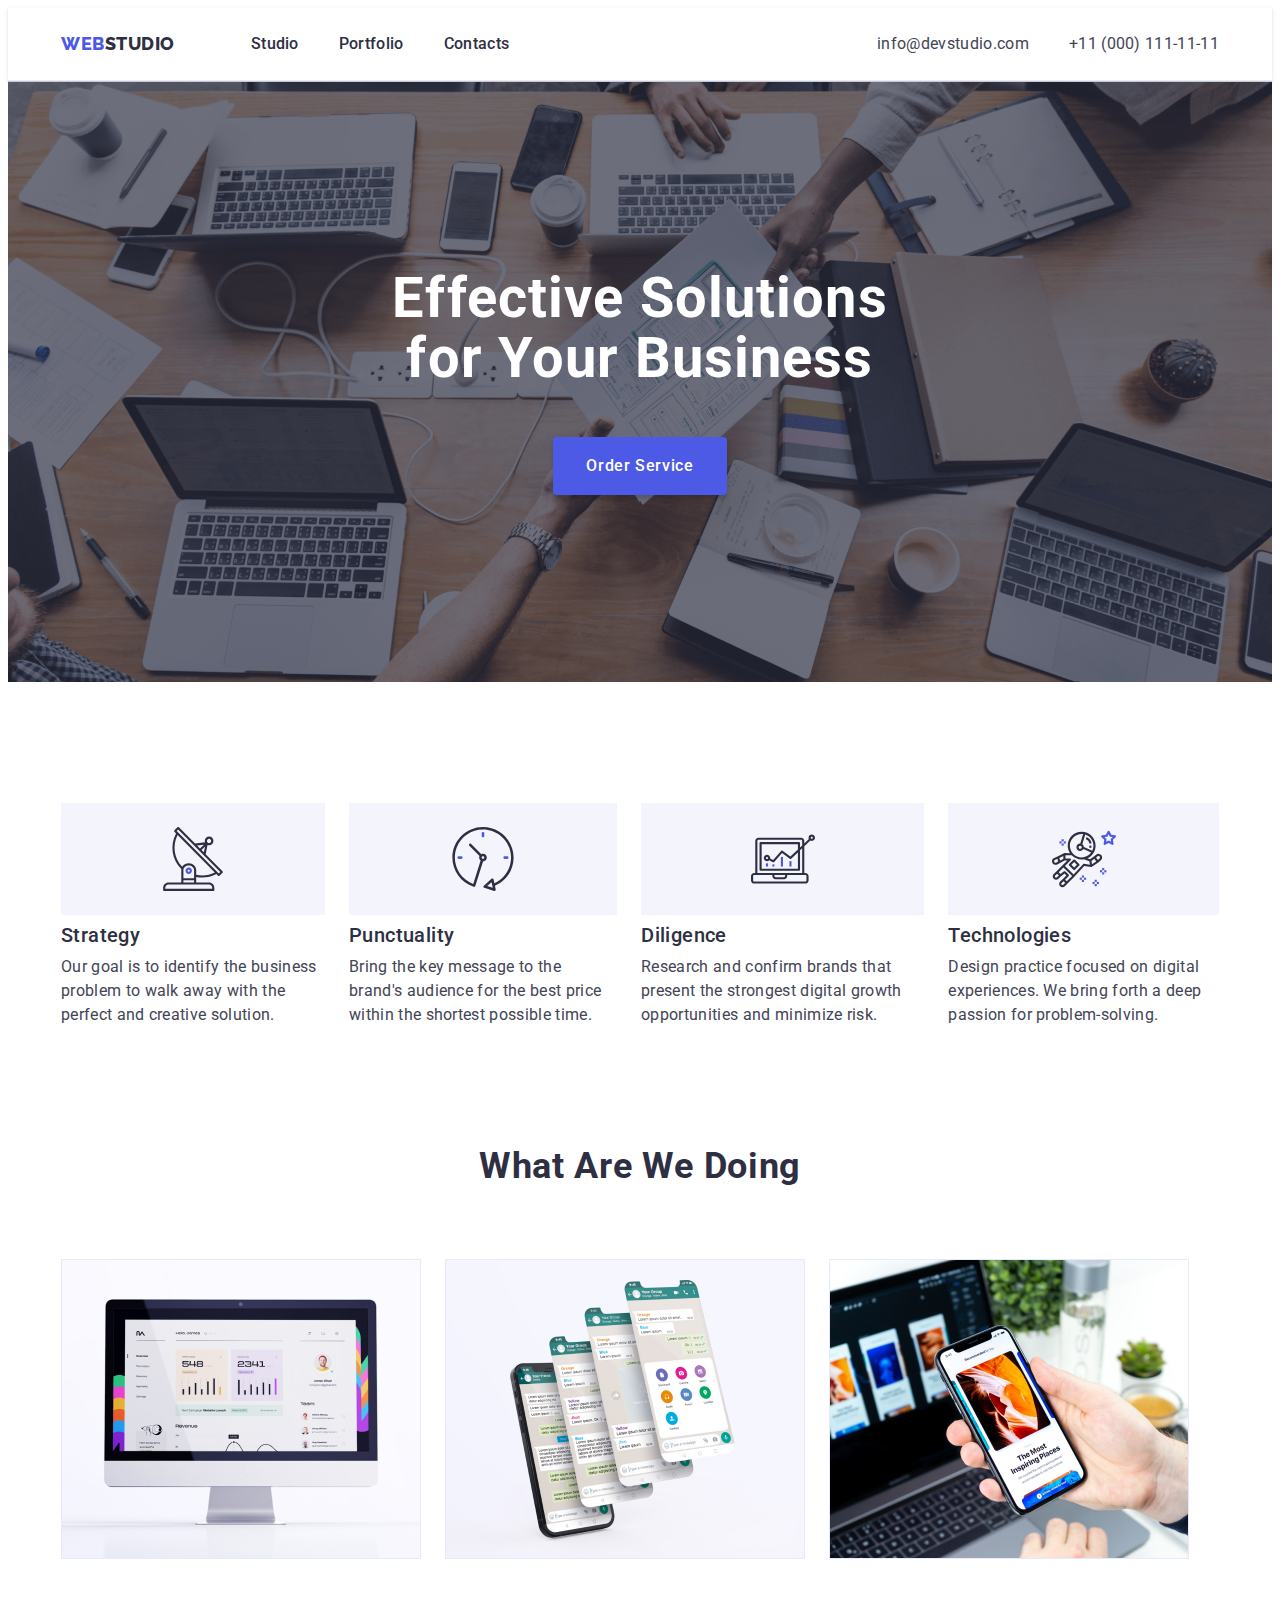
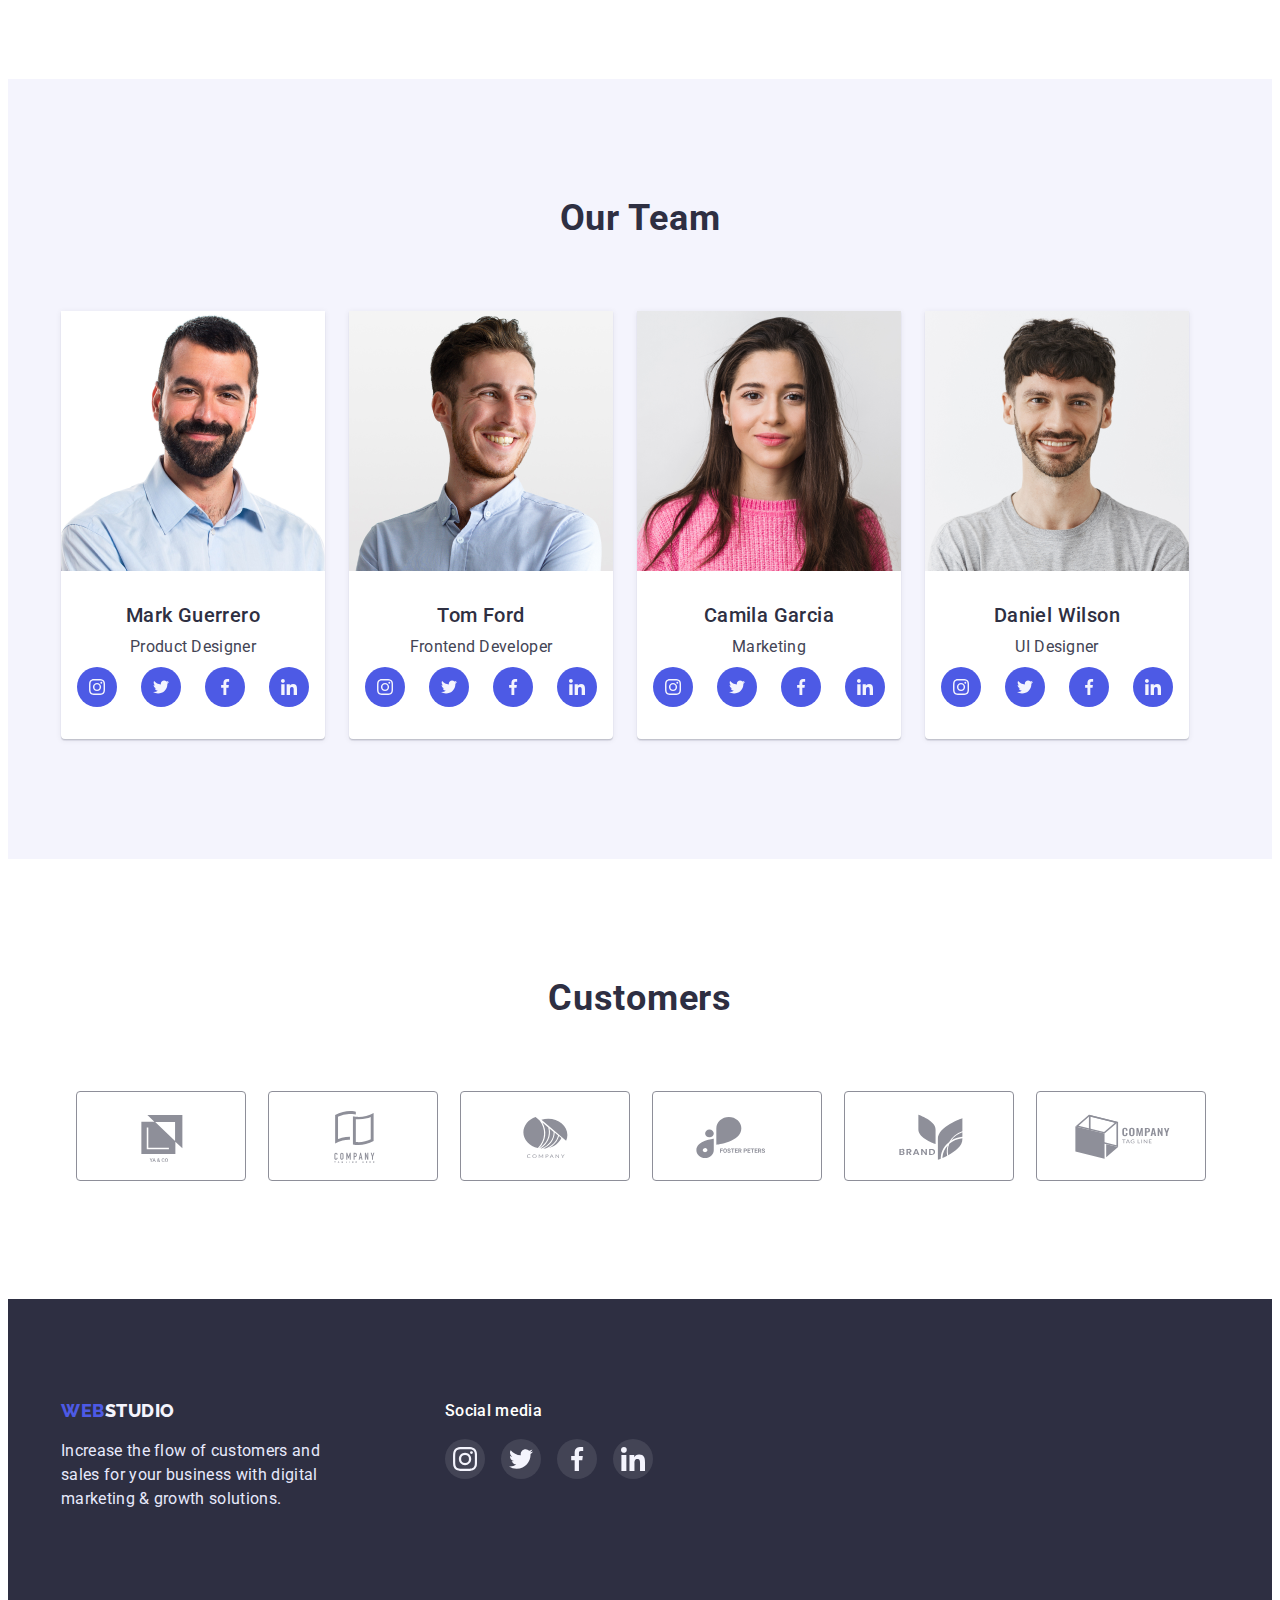
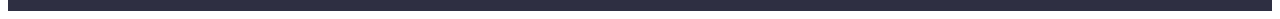
==== index.html @ 05d69e17 "Initial commit" ====
<!DOCTYPE html>
<html lang="en">
<head>
    <meta charset="UTF-8">
    <meta http-equiv="X-UA-Compatible" content="IE=edge">
    <meta name="viewport" content="width=device-width, initial-scale=1.0">
    <link rel="preconnect" href="https://fonts.googleapis.com">
    <link rel="preconnect" href="https://fonts.gstatic.com" crossorigin>
    <link href="https://fonts.googleapis.com/css2?family=Raleway:wght@800&family=Roboto:wght@400;500;700;900&display=swap"
        rel="stylesheet">
    <link rel="stylesheet" href="https://cdnjs.cloudflare.com/ajax/libs/modern-normalize/1.1.0/modern-normalize.min.css"
        integrity="sha512-wpPYUAdjBVSE4KJnH1VR1HeZfpl1ub8YT/NKx4PuQ5NmX2tKuGu6U/JRp5y+Y8XG2tV+wKQpNHVUX03MfMFn9Q=="
        crossorigin="anonymous" referrerpolicy="no-referrer" />
    <link rel="stylesheet" href="./css/styles.css">
    <title>Web studio</title>
</head>
<body>

<!-- HEADER -->
    <header class="header">
        <div class="container header-container">
        <nav class="header-nav">
            <a class="header-logo link" href="./index.html">Web<span class="header-logo-hi" >Studio</span></a> 
            <ul class="header-list list">
                <li><a class="header-item link" href="./index.html">Studio</a> </li> 
                <li><a class="header-item link" href="./portfolio.html">Portfolio</a> </li>
                <li><a class="header-item link" href="">Contacts</a> </li>
            </ul>
        </nav>
       
        <address class="header-address">
            <ul class="header-address-link list">
                <li><a class="header-item-adress link" href="mailto:info@devstudio.com">info@devstudio.com</a></li>
                <li><a class="header-item-adress link" href="tel:+110001111111">+11 (000) 111-11-11</a></li>
            </ul>
        </address>
        </div>
    </header>

<!-- SECTION_1 -->
    <main>  
        <section class="hero" >
            <h1 class="hero-title" >Effective Solutions <br>for Your Business</h1>
                <button class="hero-button" type="button">Order Service</button>
        </section>

<!-- SECTION_2 -->
    <section class="strategy">
        <div class="container">
        <h2 class="title visually-hidden">Strategy</h2>
            <ul class="stratrgy-li list">           
                <li class="strategy-item icon-antenna">
                    <h3 class="strategy-sub subtitle">Strategy</h3>
                    <p class="strategy-txt text">Our goal is to identify the business problem to walk away with the perfect and creative solution.</p>
                </li>
                <li class="strategy-item icon-clock">
                    <h3 class="strategy-sub subtitle">Punctuality</h3>
                    <p class="strategy-txt text">Bring the key message to the brand's audience for the best price within the shortest possible time.</p>
                </li>
                <li class="strategy-item icon-diagram">
                    <h3 class="strategy-sub subtitle">Diligence</h3>
                    <p class="strategy-txt text">Research and confirm brands that present the strongest digital growth opportunities and minimize risk.</p>
                </li>
                <li class="strategy-item icon-astronaut">
                    <h3 class="strategy-sub subtitle">Technologies</h3>
                    <p class="strategy-txt text">Design practice focused on digital experiences. We bring forth a deep passion for problem-solving.</p>
                </li>
            </ul>
        </div>
    </section>

<!-- SECTION_3 -->
    <section class="doing">
        <div class="container">
        <h2 class="title"> What are we doing</h2>
            <ul class="doing-list">
                <li>
                    <img src="./images/imac.jpg" alt="imac" width="360" height="300">
                </li>
                <li>
                    <img src="./images/phone2.jpg" alt="photo phone" width="360" height="300">
                </li>
                <li>
                    <img src="./images/phone.jpg" alt="phone" width="360" height="300">
                </li>
            </ul>
        </div>
    </section>

<!-- SECTION_4 -->
    <section class="team">
        <div class="container">
        <h2 class="team-title title">Our Team</h2>
            <ul class="team-company list">
                <li class="team-people">    
                    <img src="./images/mark.jpg" alt="mark" width="264" height="260">
                    <div class="team-item">
                    <h3 class="team-sub subtitle">Mark Guerrero</h3>
                    <p class="team-tex text">Product Designer</p>
                        <ul class="team-soc-list list">
                            <li class="team-soc-item" >
                                <a href="#" class="team-soc-link link">
                                    <svg width="16" height="16" class="team-soc-icon">
                                        <use href="./images/svg/symbol-defs.svg#icon-instagram"></use>
                                    </svg>
                                </a>
                            </li>
                            <li class="team-soc-item">
                                <a href="#" class="team-soc-link link">
                                    <svg width="16" height="16" class="team-soc-icon">
                                        <use href="./images/svg/symbol-defs.svg#icon-twitter"></use>
                                    </svg>
                                </a>
                            </li>
                            <li class="team-soc-item">
                                <a href="#" class="team-soc-link link">
                                    <svg width="16" height="16" class="team-soc-icon">
                                        <use href="./images/svg/symbol-defs.svg#icon-facebook"></use>
                                    </svg>
                                </a>
                            </li>
                            <li class="team-soc-item">
                                <a href="#" class="team-soc-link link">
                                    <svg width="16" height="16" class="team-soc-icon">
                                        <use href="./images/svg/symbol-defs.svg#icon-linkedin"></use>
                                    </svg>
                                </a>
                            </li>
                        </ul>
                    </div>
                </li>
                <li class="team-people">
                    <img src="./images/tom.jpg" alt="tom" width="264" height="260">
                    <div class="team-item">
                    <h3 class="team-sub subtitle">Tom Ford</h3>
                    <p class="team-tex text teamtxtr">Frontend Developer</p>
                        <ul class="team-soc-list list">
                            <li class="team-soc-item">
                                <a href="#" class="team-soc-link link">
                                    <svg width="16" height="16" class="team-soc-icon">
                                        <use href="./images/svg/symbol-defs.svg#icon-instagram"></use>
                                    </svg>
                                </a>
                            </li>
                            <li class="team-soc-item">
                                <a href="#" class="team-soc-link link">
                                    <svg width="16" height="16" class="team-soc-icon">
                                        <use href="./images/svg/symbol-defs.svg#icon-twitter"></use>
                                    </svg>
                                </a>
                            </li>
                            <li class="team-soc-item">
                                <a href="#" class="team-soc-link link">
                                    <svg width="16" height="16" class="team-soc-icon">
                                        <use href="./images/svg/symbol-defs.svg#icon-facebook"></use>
                                    </svg>
                                </a>
                            </li>
                            <li class="team-soc-item">
                                <a href="#" class="team-soc-link link">
                                    <svg width="16" height="16" class="team-soc-icon">
                                        <use href="./images/svg/symbol-defs.svg#icon-linkedin"></use>
                                    </svg>
                                </a>
                            </li>
                        </ul>
                    </div>
                </li>
                <li class="team-people">
                    <img src="./images/gamila.jpg" alt="gamila" width="264" height="260">
                    <div class="team-item">
                    <h3 class="team-sub subtitle">Camila Garcia</h3>
                    <p class="team-tex text">Marketing</p>
                        <ul class="team-soc-list list">
                            <li class="team-soc-item">
                                <a href="#" class="team-soc-link link">
                                    <svg width="16" height="16" class="team-soc-icon">
                                        <use href="./images/svg/symbol-defs.svg#icon-instagram"></use>
                                    </svg>
                                </a>
                            </li>
                            <li class="team-soc-item">
                                <a href="#" class="team-soc-link link">
                                    <svg width="16" height="16" class="team-soc-icon">
                                        <use href="./images/svg/symbol-defs.svg#icon-twitter"></use>
                                    </svg>
                                </a>
                            </li>
                            <li class="team-soc-item">
                                <a href="#" class="team-soc-link link">
                                    <svg width="16" height="16" class="team-soc-icon">
                                        <use href="./images/svg/symbol-defs.svg#icon-facebook"></use>
                                    </svg>
                                </a>
                            </li>
                            <li class="team-soc-item">
                                <a href="#" class="team-soc-link link">
                                    <svg width="16" height="16" class="team-soc-icon">
                                        <use href="./images/svg/symbol-defs.svg#icon-linkedin"></use>
                                    </svg>
                                </a>
                            </li>
                        </ul>
                    </div>
                </li>
                <li class="team-people">
                    <img src="./images/daniel.jpg" alt="daniel" width="264" height="260">
                    <div class="team-item">
                    <h3 class="team-sub subtitle">Daniel Wilson</h3>
                    <p class="team-tex text">UI Designer</p>
                        <ul class="team-soc-list list">
                            <li class="team-soc-item">
                                <a href="#" class="team-soc-link link">
                                    <svg width="16" height="16" class="team-soc-icon">
                                        <use href="./images/svg/symbol-defs.svg#icon-instagram"></use>
                                    </svg>
                                </a>
                            </li>
                            <li class="team-soc-item">
                                <a href="#" class="team-soc-link link">
                                    <svg width="16" height="16" class="team-soc-icon">
                                        <use href="./images/svg/symbol-defs.svg#icon-twitter"></use>
                                    </svg>
                                </a>
                            </li>
                            <li class="team-soc-item">
                                <a href="#" class="team-soc-link link">
                                    <svg width="16" height="16" class="team-soc-icon">
                                        <use href="./images/svg/symbol-defs.svg#icon-facebook"></use>
                                     </svg>
                                </a>
                            </li>
                            <li class="team-soc-item">
                                <a href="#" class="team-soc-link link">
                                    <svg width="16" height="16" class="team-soc-icon">
                                        <use href="./images/svg/symbol-defs.svg#icon-linkedin"></use>
                                    </svg>
                                </a>
                            </li>
                        </ul>
                    </div>
                </li>
            </ul>
        </div>
    </section>
<!-- SECTION_Customers -->
    <section class="customers">
        <h2 class="customers-title title">Customers</h2>
        <div class="container">
            <ul class="customers-list list"> 
                <li class="customers-item">
                    <a href="#" class="customers-link link">
                        <svg width="104" height="56" class="customers-icon">
                            <use href="./images/svg/symbol-defs.svg#icon-customers_1">
                            </use>
                        </svg>
                    </a>
                </li>
                <li class="customers-item">
                    <a href="#" class="customers-link link">
                        <svg width="104" height="56" class="customers-icon">
                            <use href="./images/svg/symbol-defs.svg#icon-customers_2"></use>
                        </svg>
                    </a>
                </li>
                <li class="customers-item">
                    <a href="#" class="customers-link link">
                        <svg width="104" height="56" class="customers-icon">
                            <use href="./images/svg/symbol-defs.svg#icon-customers_3"></use>
                        </svg>
                    </a>
                </li>
                <li class="customers-item">
                    <a href="#" class="customers-link link">
                        <svg width="104" height="56" class="customers-icon">
                            <use href="./images/svg/symbol-defs.svg#icon-customers_4"></use>
                        </svg>
                    </a>
                </li>
                <li class="customers-item">
                    <a href="#" class="customers-link link">
                        <svg width="104" height="56" class="customers-icon">
                            <use href="./images/svg/symbol-defs.svg#icon-customers_5"></use>
                        </svg>
                    </a>
                </li>
                <li class="customers-item">
                    <a href="#" class="customers-link link">
                        <svg width="104" height="56" class="customers-icon">
                            <use href="./images/svg/symbol-defs.svg#icon-customers_6"></use>
                        </svg>
                    </a>
                </li>
            </ul>
        </div>
    

    </section>

    </main>
    
<!-- FOOTER -->
<footer class="footer link ">
    <section class="footer-list container">
        <div class="footer-left">
            <a class="footer-logo link" href="./index.html">Web<span class="footer-logo-hi">Studio</span></a>
            <p class="footer-text">Increase the flow of customers and sales for your business with digital marketing &
                growth solutions.</p>
        </div>

        <div class="footer-soc">
            <h3 class="footer-soc-taitel subtitle"> Social media </h3>
            <ul class="footer-soc-list list">
                <li class="footer-soc-item">
                    <a href="" class="footer-soc-link link">
                        <svg width="24" height="24" class="footer-soc-icon">
                            <use href="./images/svg/symbol-defs.svg#icon-instagram"></use>
                        </svg>
                    </a>
                </li>
                <li class="footer-soc-item">
                    <a href="" class="footer-soc-link link">
                        <svg width="24" height="24" class="footer-soc-icon">
                            <use href="./images/svg/symbol-defs.svg#icon-twitter"></use>
                        </svg>
                    </a>
                </li>
                <li class="footer-soc-item">
                    <a href="" class="footer-soc-link link">
                        <svg width="24" height="24" class="footer-soc-icon">
                            <use href="./images/svg/symbol-defs.svg#icon-facebook"></use>
                        </svg>
                    </a>
                </li>
                <li class="footer-soc-item">
                    <a href="" class="footer-soc-link link">
                        <svg width="24" height="24" class="footer-soc-icon">
                            <use href="./images/svg/symbol-defs.svg#icon-linkedin"></use>
                        </svg>
                    </a>
                </li>
            </ul>
        </div>
    </section>
</footer>
</body>
</html>
---- css/styles.css ----
:root{
    --tex-color:#434455;
    --title-color:#2e2f42;
    --background-color: #FFFFFF;
    --hero-titel: #FFFFFF;
    --portfolio-bg-focus: #FFFFFF;
    --hero-bg-text: #FFFFFF;
    --subtitle-color: #2e2f42;
    --header-logo-hi: #2e2f42;
    --header-item: #2e2f42;
    --background-color-hero: #2e2f42;
    --background-color-footer: #2e2f42;
    --ocean-color: #404bbf;
    --iris-color: #4D5AE5;
    --cornflower: #E7E9FC;
    --cloud: #f4f4fd;

}

.container{
    width: 1158px;
    padding-left: 15px;
    padding-right: 15px;
    margin: 0 auto;
}

h1,
h2,
h3,
h4,
h5,
h6,
p {
    margin: 0;
}

img {
    display: block;
    max-width: 100%;
    height: auto;
}

ul {
    margin: 0;
    padding-left: 0;
}

.visually-hidden {
    position: absolute;
    width: 1px;
    height: 1px;
    margin: -1px;
    border: 0;
    padding: 0;
    white-space: nowrap;
    clip-path: inset(100%);
    clip: rect(0 0 0 0);
    overflow: hidden;
}

body {
    font-family: 'Roboto', sans-serif;
    color: var(--tex-color);
    background-color: var(--background-color);    
}

/************ WEB SAITE ************/

/*********** STYLES TEXT***********/
.subtitle {
    font-weight: 500;
    font-size: 20px;
    line-height: 1.2;
    letter-spacing: 0.02em;
    color:var(--subtitle-color);
}

/* ПАРАГРАФ!!! */
.text { 
    font-size: 16px;
    line-height: 24px;
    letter-spacing: 0.02em;
    color: #434455;
}
/* ****** */

/* ЗАГОЛОВОК */
.title {
    font-weight: 700;
    font-size: 36px;
    line-height: 1.11;
    text-align: center;
    letter-spacing: 0.02em;
    text-transform: capitalize;
    color: var(--title-color);
}
/* ****** */

.list {
    list-style: none;
    display: flex;
    align-items: center;
}

.link {
    color: inherit;
    text-decoration: none;
}


/*********** HEADER ***********/
.header{
    padding-top: 24px;
    padding-bottom: 24px;
    border-bottom: 1px solid var(--cornflower);
    box-shadow: 0px 2px 1px rgba(46, 47, 66, 0.08), 0px 1px 1px rgba(46, 47, 66, 0.16), 0px 1px 6px rgba(46, 47, 66, 0.08);
}
.header-container {
    display: flex;
    align-items: center;
}
.header-list{
    gap: 40px;
}
.header-nav {
    display: flex;
    align-items: center;
    margin-right: auto;
}

.header-logo{
    margin-right: 76px;
}

.header-logo { 
    font-family: "Raleway", sans-serif;
    font-weight: 800;
    font-size: 18px;
    line-height: 1.33;
    letter-spacing: 0.03em;
    text-transform: uppercase;
    color: var(--iris-color);
    text-decoration: none;
}


.header-logo-hi {
    color: var(--header-logo-hi)
}

.header-item {
    font-weight: 500;
    font-size: 16px;
    line-height: 1.5;
    letter-spacing: 0.02em;
    color: var(--header-item);
}

.header-item:hover,
.header-item:focus {
    color: var(--ocean-color);
}

.header-address {
    font-style: normal;
    color: var(--tex-color);
}

.header-item-adress{
    font-size: 16px;
    line-height: 1.5;
    letter-spacing: 0.02em;
    color: var(--tex-color);
}


.header-item-adress:hover,
.header-item-adress:focus {
    font-style: normal;
    color: var(--ocean-color);
}
.header-address-link{
    gap: 40px;
}

/*********** PAGEST INDEX ***********/
/*********** SECTION_1_HERO ***********/

.hero {
  
    align-items: center;
    justify-content: center;
    background-repeat: no-repeat;
    background-position: center;
    background-size: auto 600px; /* або background-size: contain; */
    width: 100%;
    max-width: 1440px; /* максимальна ширина контейнера */
    margin: 0 auto; /* вирівнювання по центру */
    text-align: center;
    padding-top: 188px;
    padding-bottom: 188px;
    background-image: url(../images/Dark-bg.png), url(../images/people-office.png);
    

     

}
.hero-title{
    font-weight: 700;
    font-size: 56px;
    line-height: 1.07;
    text-align: center;
    letter-spacing: 0.02em;
    color: var(--hero-titel);
    
    margin-bottom: 48px;
}
/*********** BUTTON_HERO ***********/
.hero-button{
    display: inline-block;
    border-radius: 4px;
    padding: 16px 32px;
    min-width: 169px;
    min-height: 56px;
    border: 1px solid transparent;
    box-shadow: 0px 4px 4px rgba(0, 0, 0, 0.15);

    background-color: var(--iris-color);
    cursor: pointer;
    font-family: inherit;
    font-style: normal;
    font-weight: 500;
    font-size: 16px;
    line-height: 1.5;
    letter-spacing: 0.04em;
    color: var(--hero-bg-text);
}

.hero-button:hover,
.hero-button:focus { 
    background-color: var(--ocean-color);
}


/*********** SECTION_2_STRATEGY ***********/
.strategy{
    padding-top: 120px;  
} 

.strategy-item{
    flex-direction: row;
    flex-basis: calc((100% - 3 * 24) / 4);
}
/*********** icon_strategy ***********/
.strategy-item::before{
    display: block;
    content: "";
    height: 112px;
   
    background-size: 64px;
    background-repeat: no-repeat;
    background-position: center;
    background-color: var(--cloud);
}
.icon-antenna::before{
    background-image: url(../images/svg/antenna.svg);
}
.icon-clock::before{
    background-image:  url(../images/svg/clock.svg);
}

.icon-diagram::before {
    background-image: url(../images/svg/diagram.svg);
}

.icon-astronaut::before {
    background-image: url(../images/svg/astronaut.svg);
}

.strategy-sub{
    min-width: 264px;
    align-items: baseline;
    gap: 24px;  
    margin-top: 8px;
}
.stratrgy-li{
    min-width: 264px;
    align-items: baseline;
    gap: 24px;
}

.strategy-txt{
    margin-top: 8px;
}

/*********** SECTION_3_STRATEGY ***********/
.doing{
    padding-top: 120px;
    padding-bottom: 120px;
}

.doing-list{
    list-style: none;
    margin-top: 72px;
    display: flex;
    gap: 24px;    
}


/*********** SECTION_4_TEAM ***********/
.team{
    background-color: var(--cloud);
    padding-top: 120px;
    padding-bottom: 120px;    
}

.team-company{
    margin-top: 72px;
    display: flex;
    gap: 24px;
    align-items: baseline;
    
}

.team-people{
    background-color: var(--background-color);
    text-align: center;
    border-radius: 0px 0px 4px 4px;
    box-shadow: 0px 1px 6px rgba(46, 47, 66, 0.08), 0px 1px 1px rgba(46, 47, 66, 0.16), 0px 2px 1px rgba(46, 47, 66, 0.08);
      
}
.team-item{
    padding-top: 32px;
    padding-bottom: 32px;
}

.team-sub{
    align-items: baseline;
}
.team-tex{
    margin-top: 8px;
    align-items: baseline;
}

.team-soc-list {
    display: flex;
    justify-content: center;
    gap:24px;
    margin-top: 8px;
}

.team-soc-item {
    width: 40px;
    height: 40px;
    
}

.team-soc-link {
    width: 100%;
    height: 100%;
    border-radius: 50%;
    background-color: var(--iris-color);
    display: flex;
    align-items: center;
    justify-content: center;
}

.team-soc-link:hover,
.team-soc-link:focus {
    background-color: var(--ocean-color);
}

/*********** Customers ***********/
.customers {
    padding-top: 120px;
    padding-bottom: 120px;
}

.customers-list {
    margin-top: 72px;
    display: flex;
    justify-content: center;
    align-items: center;
    gap: 24px;
}


.customers-link {
    display: flex;
    justify-content: center;
    align-items: center;
    width: 100%;
    height: 100%;

    border: 1px solid #8E8F99;
    border-radius: 4px;
    fill: #8E8F99;
}

.customers-link:hover,
.customers-link:focus {
    border: 1px solid var(--ocean-color);
    fill: var(--ocean-color);
}

.customers-item {
    width: 168px;
    height: 88px;
}


/*********** PAGEST PORTFOLIO ***********/
/*********** BUTTON PORTFOLIO ***********/
.portfolio-filter{
    margin-top: 96px;
   
}
.filter-but{
    
    display: flex;
    justify-content: center;
    align-items: center;
    gap: 24px;
    
}
.portfolio-button {
    font-family: inherit;
    font-style: normal;
    font-weight: 500;
    font-size: 16px;
    line-height: 1.5;
    text-align: center;
    letter-spacing: 0.04em;
    cursor: pointer;
    background-color: var(--cloud);
    color: var(--iris-color);

    padding: 12px 24px;
    height: 48px;
    border: 1px solid var(--cornflower);
    border-radius: 4px;
}

.portfolio-button:hover,
.portfolio-button:focus {
    background-color: var(--ocean-color);
    color: var(--portfolio-bg-focus);
    border: 1px solid transparent;
    box-shadow: 0px 3px 1px rgba(0, 0, 0, 0.1), 0px 2px 1px rgba(0, 0, 0, 0.08), 0px 2px 2px rgba(0, 0, 0, 0.12);
    
}
/*********** SECTION PORTFOLIO ***********/
.portfolio{
    padding-top: 96px;
    padding-bottom: 120px;  
}
.portfolio-list:hover .portfolio-cover-text {
    transform: translateY(0);
   
}


.section-portfolio{
    margin-top: 72px;
    display: flex;
    flex-wrap: wrap;
    row-gap: 48px;
    column-gap: 24px;
}
.portfolio-cards-link {
    display: block;

}
.portfolio-cards-link:hover,
.portfolio-cards-link:focus {
box-shadow: 0px 1px 6px rgba(46, 47, 66, 0.08),
        0px 1px 1px rgba(46, 47, 66, 0.16),
        0px 2px 1px rgba(46, 47, 66, 0.08)


}
.portfolio-cards{
    border-right: 1px solid var(--cornflower);
    border-bottom: 1px solid var(--cornflower);
    border-left: 1px solid var(--cornflower);
    padding: 32px 16px;
    
}

.portfolio-txt{
    margin-top: 8px;
}

.portfolio-wrap{
    position: relative;
    overflow: hidden;
}

.portfolio-cover-text {
    position: absolute;
    width: 360px;
    height: 300px;
    left: 0px;
    top: 0;
    
    padding-top: 40px;
    padding: 32px;

    font-size: 16px;
    line-height: 1.5;
    color: var(--cloud);
    background-color: var(--iris-color);
    height: 100%;

    transform: translateY(100%);
    transition: 300ms linear;


}



/*********** FOOTER ***********/
.footer {
    background-color: var(--background-color-footer);
    padding-top: 100px;
    padding-bottom: 100px;
    
}   

.footer-logo {
    font-family: "Raleway", sans-serif;
    font-weight: 800;
    font-size: 18px;
    line-height: 1.33;
    letter-spacing: 0.03em;
    text-transform: uppercase;
    color: var(--iris-color);
}

.footer-text {
    font-size: 16px;
    line-height: 1.5;
    letter-spacing: 0.02em;
    color: var(--cornflower);

    margin-top: 16px;
    width: 264px;
    height: 72px;
}

.footer-logo-hi {
    color: var(--cloud);
}
.footer-list{
    display: flex;
    
}
.footer-soc-taitel{
    font-family: 'Roboto', sans-serif;
    font-style: normal;
    font-weight: 500;
    font-size: 16px;
    line-height: 1.5;
    color: #FFFFFF;
}

.footer-soc{
    margin-left: 120px;
}

.footer-soc-list{
    display: flex;
    align-items: center;
    justify-content: center;
    margin-top: 16px;
    gap: 16px;
}

.footer-soc-item{
    width: 40px;
    height: 40px;
   
}
.footer-soc-link {
  
    width: 100%;
    height: 100%;
    border-radius: 50%;
    background-color: #434455;
    display: flex;
    align-items: center;
    justify-content: center;

}
.footer-soc-link:hover,
.footer-soc-link:focus{
    background-color: #31D0AA;
}
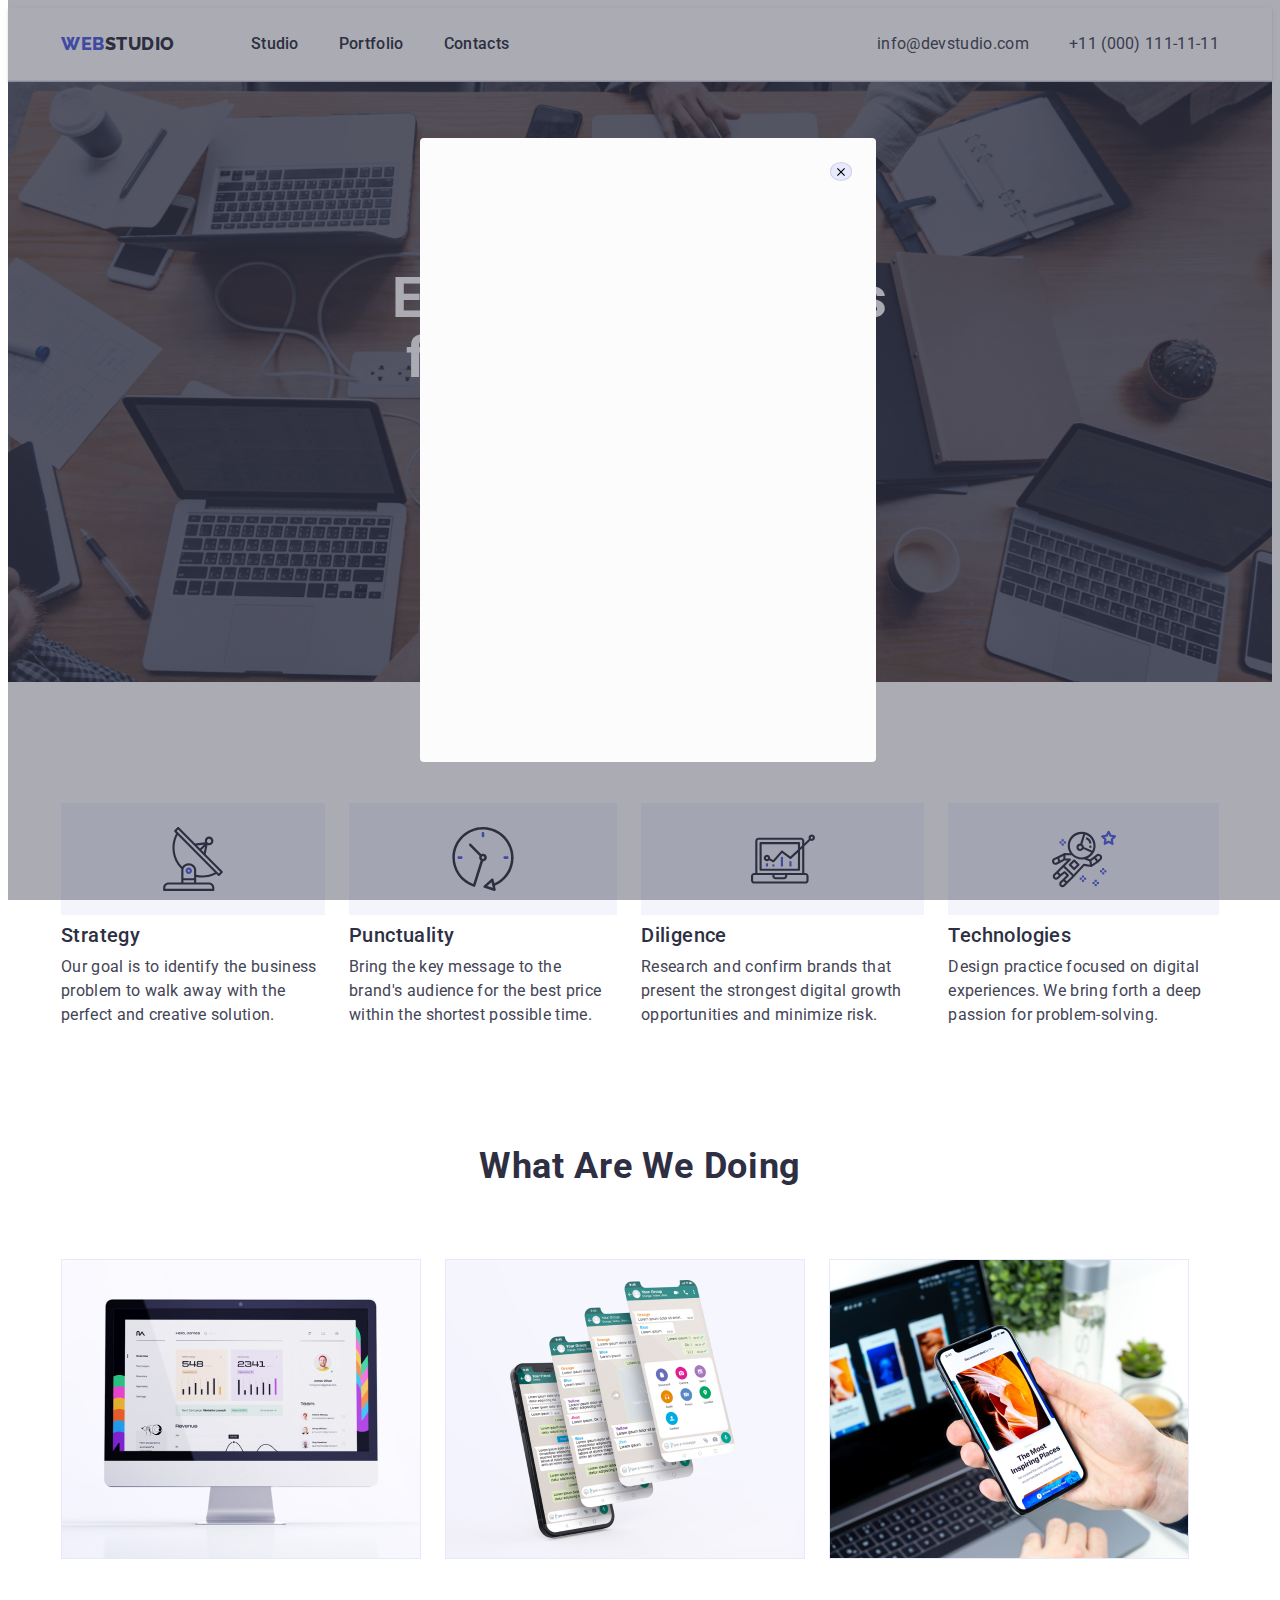
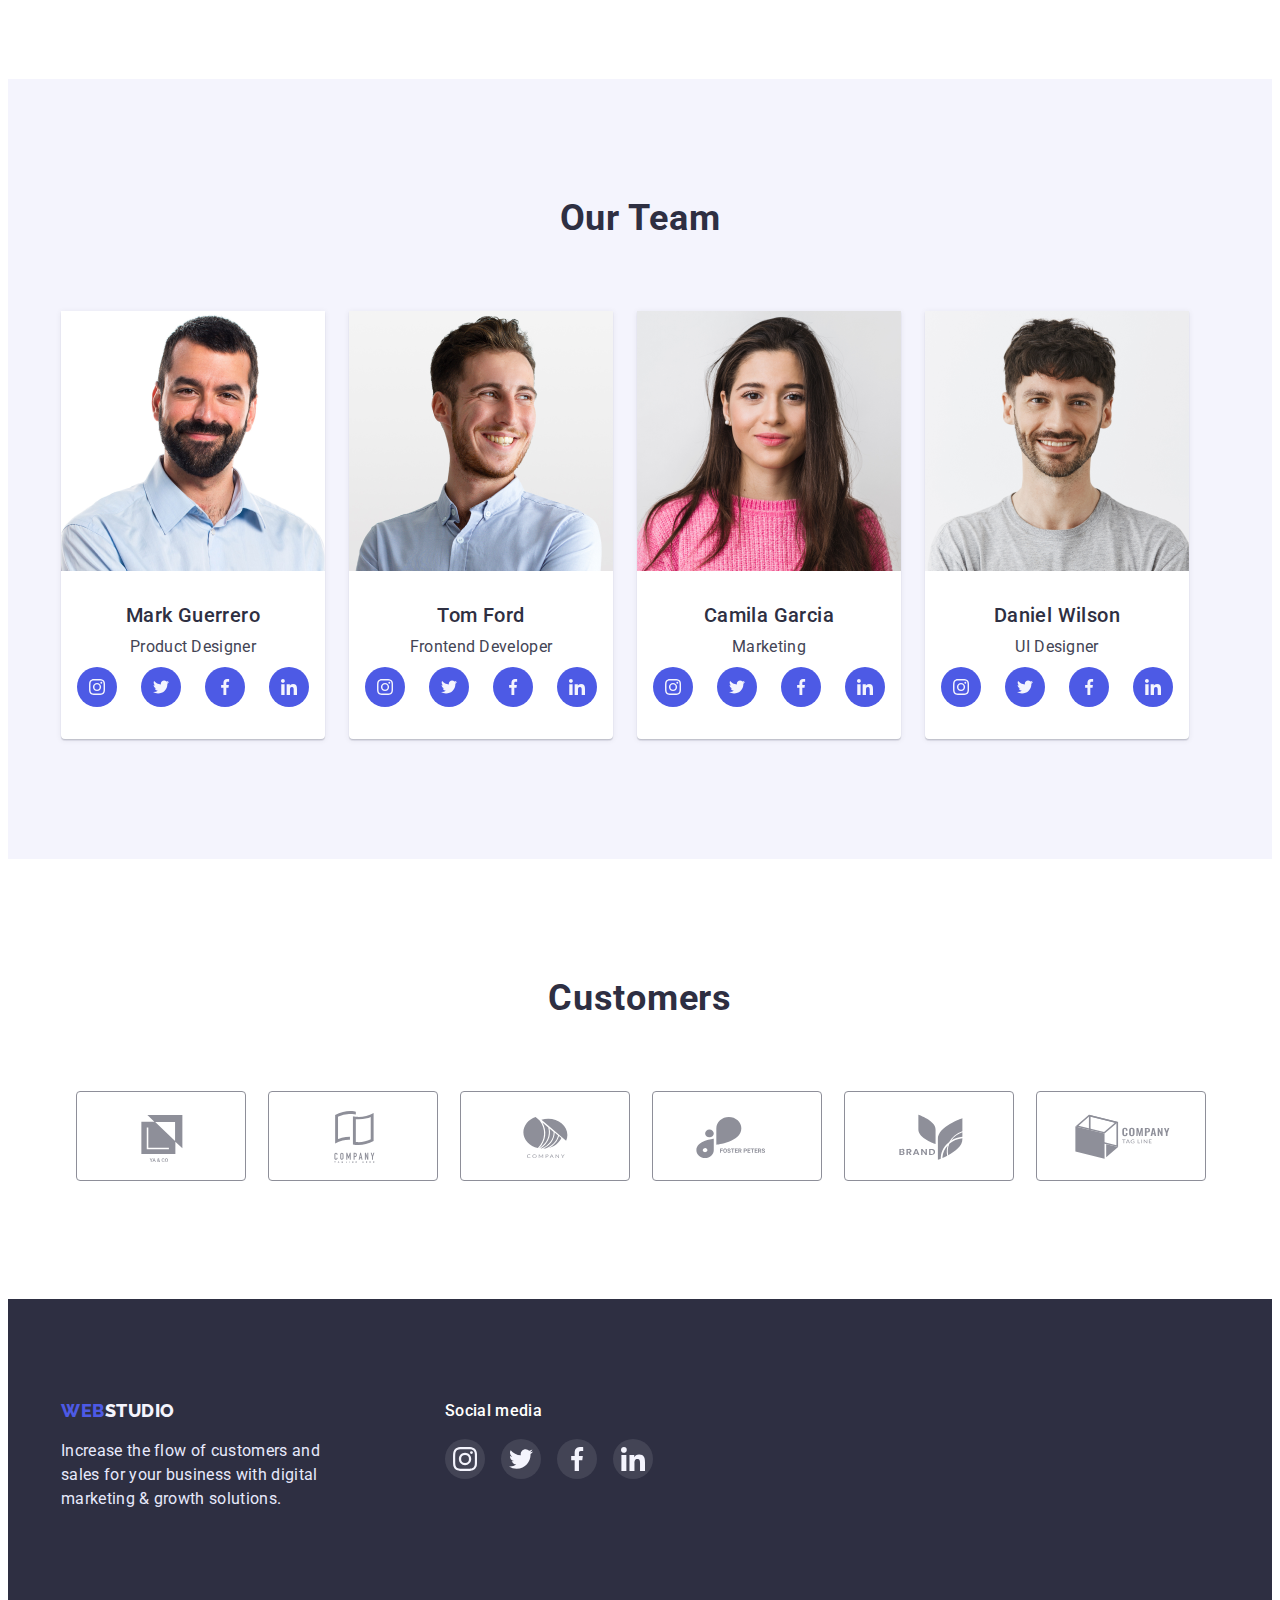
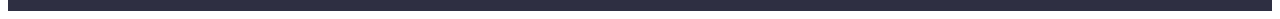
==== commit 19b8a59a: "COMIT" ====
--- a/index.html
+++ b/index.html
@@ -343,5 +343,20 @@
         </div>
     </section>
 </footer>
+
+
+<!-- Modal -->
+<div class="backdrop">
+    <div class="modal">
+        <button type="button"  class="button-modal">
+            <svg  class="button-close" >
+                <use href="./images/svg/symbol-defs.svg#icon-close-black"></use>
+            </svg>
+        </button>
+    </div>
+</div>
+
+
+ 
 </body>
 </html>--- a/css/styles.css
+++ b/css/styles.css
@@ -122,6 +122,7 @@
 .header-list{
     gap: 40px;
 }
+
 .header-nav {
     display: flex;
     align-items: center;
@@ -154,12 +155,45 @@
     line-height: 1.5;
     letter-spacing: 0.02em;
     color: var(--header-item);
+
+    position: relative;
+
+}
+
+.header-item::before {
+    content: "";
+    position: absolute;
+    bottom: 0;
+    left: 0;
+    height: 2px;
+    width: 100%;
+    background-color: var(--ocean-color);
+    transform: scaleX(0);
+    /* Зменшити ширину підкреслення до 0 */
+    transform-origin: center bottom;
+    transition: transform 0.0s ease-out;
+    /* Анімація зміни ширини підкреслення */
+}
+
+.header-item:hover::before,
+.header-item:focus::before {
+    transform: scaleX(1);
+    /* Збільшити ширину підкреслення до 100% */
 }
 
 .header-item:hover,
 .header-item:focus {
     color: var(--ocean-color);
-}
+    
+}
+
+
+
+
+.header-item::before{
+    
+}
+
 
 .header-address {
     font-style: normal;
@@ -513,7 +547,7 @@
     height: 100%;
 
     transform: translateY(100%);
-    transition: 300ms linear;
+    transition: 250ms linear;
 
 
 }
@@ -597,3 +631,41 @@
 .footer-soc-link:focus{
     background-color: #31D0AA;
 }
+
+/*********** MODAL ***********/
+.backdrop{
+    position: fixed;
+    top: 0;
+    width: 100%;
+    height: 100%;
+    background: rgba(46, 47, 66, 0.4);
+}
+.modal {
+    width: 408px;
+    min-height: 576px;
+    background-color: #FCFCFC;
+    border-radius: 4px;
+
+    position: absolute;
+    top: 50%;
+    left: 50%;
+    transform: translate(-50%, -50%);
+
+    padding: 24px;
+}
+
+.button-modal{
+    display: block;
+    margin-left: auto;
+    border-radius: 50%;
+    box-sizing: border-box;
+    background: #E7E9FC;
+    border: 1px solid rgba(0, 0, 0, 0.1);
+        
+}
+
+.button-close{ 
+    width: 8px;
+    height: 8px;
+
+}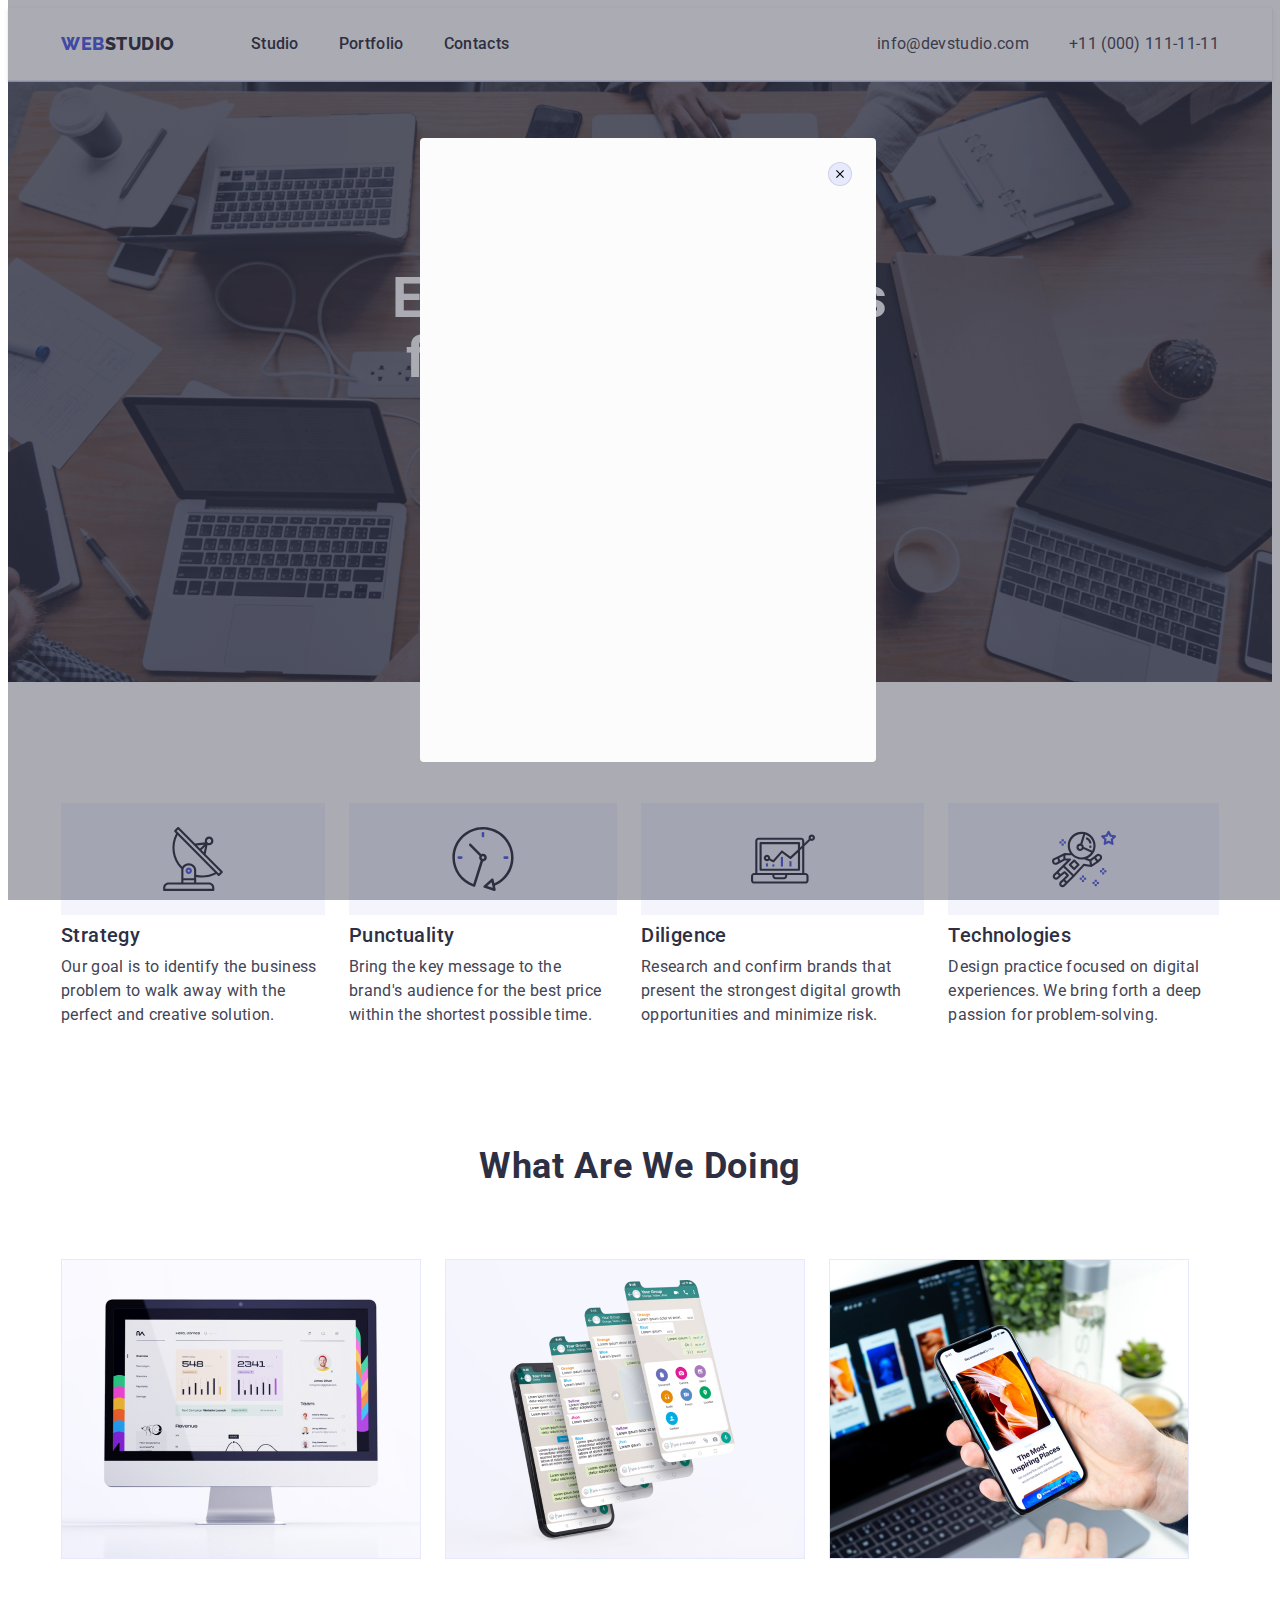
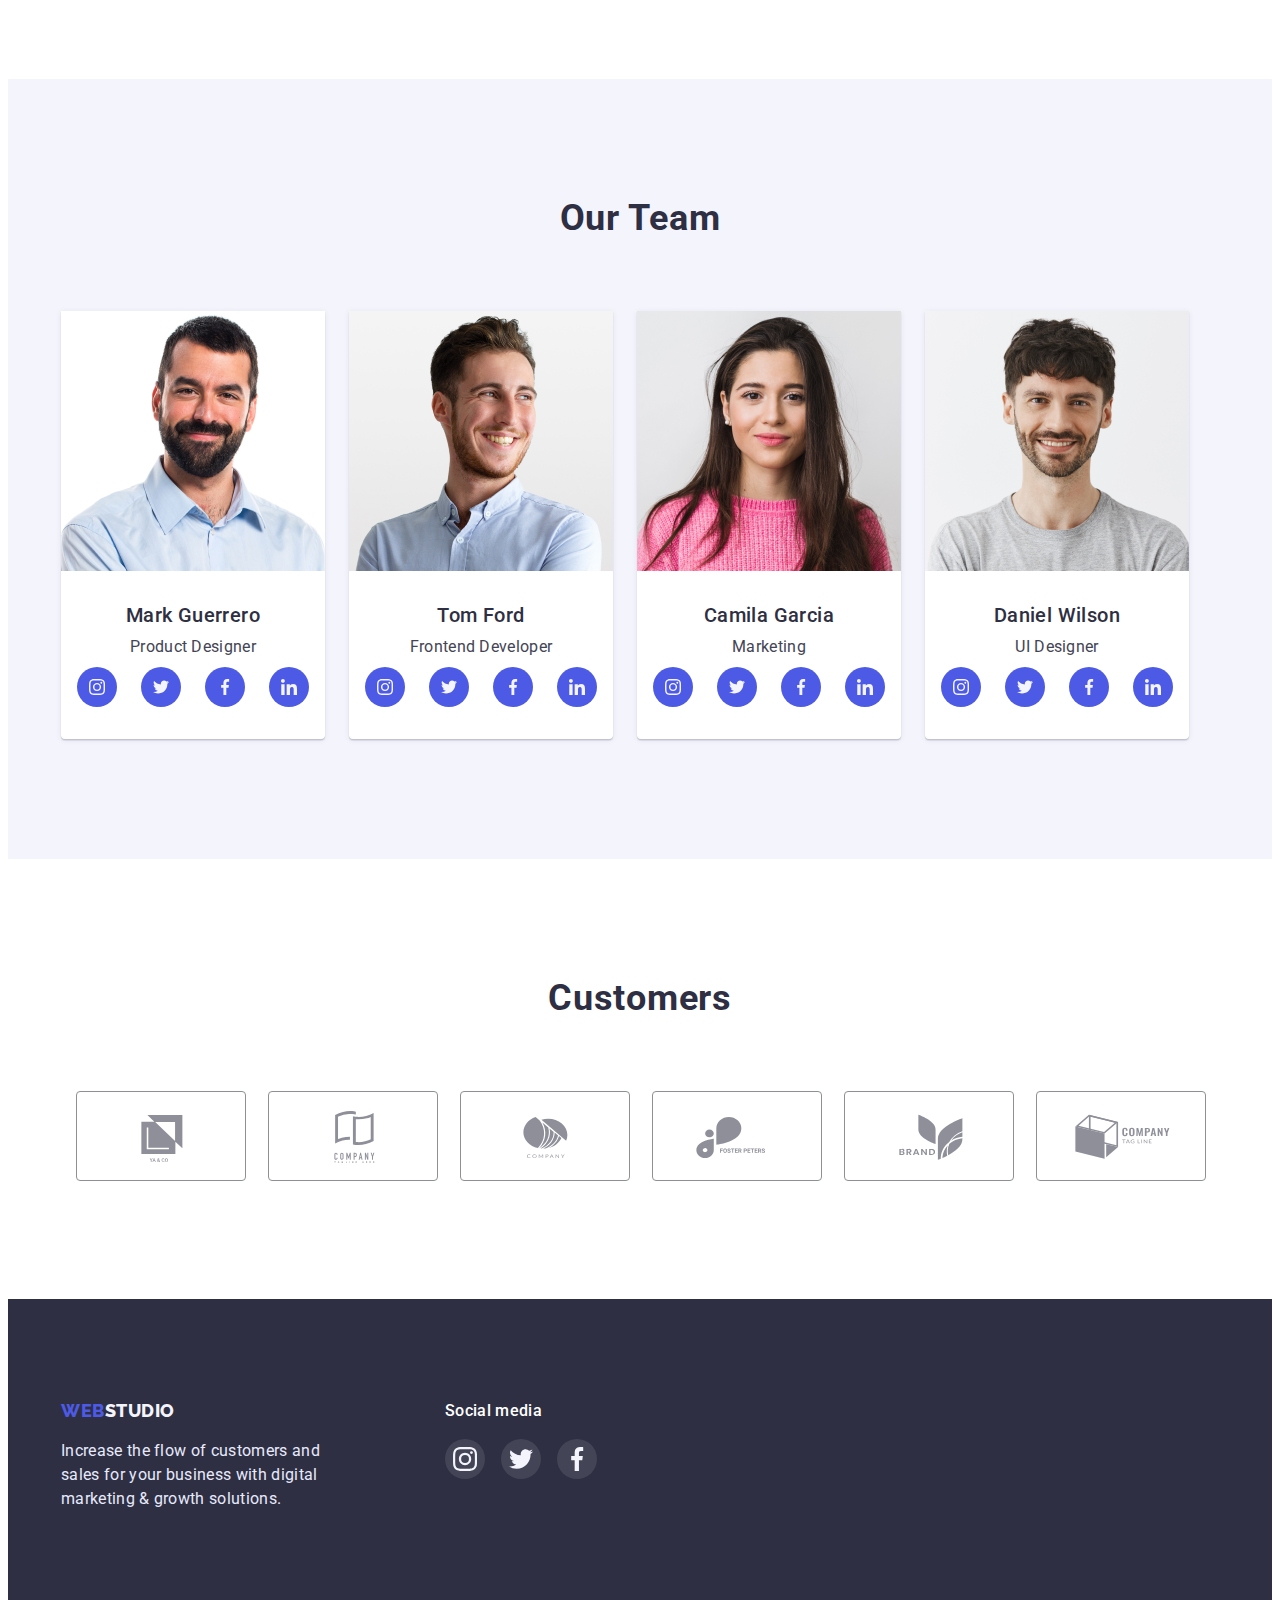
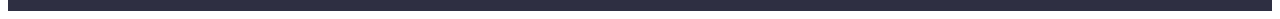
==== commit 975171a2: "is-hidden" ====
--- a/index.html
+++ b/index.html
@@ -41,7 +41,7 @@
     <main>  
         <section class="hero" >
             <h1 class="hero-title" >Effective Solutions <br>for Your Business</h1>
-                <button class="hero-button" type="button">Order Service</button>
+                <button data-modal-open class="hero-button" type="button">Order Service</button>
         </section>
 
 <!-- SECTION_2 -->
@@ -333,10 +333,7 @@
                     </a>
                 </li>
                 <li class="footer-soc-item">
-                    <a href="" class="footer-soc-link link">
-                        <svg width="24" height="24" class="footer-soc-icon">
-                            <use href="./images/svg/symbol-defs.svg#icon-linkedin"></use>
-                        </svg>
+                    
                     </a>
                 </li>
             </ul>
@@ -346,17 +343,18 @@
 
 
 <!-- Modal -->
-<div class="backdrop">
-    <div class="modal">
-        <button type="button"  class="button-modal">
-            <svg  class="button-close" >
+<div class="backdrop" data-modal>
+    <div class="modal" >
+        <button data-modal-close type="button" class="button-modal" >
+            <svg  class="button-close" width="8" height="8" >
                 <use href="./images/svg/symbol-defs.svg#icon-close-black"></use>
             </svg>
         </button>
+
+        
     </div>
 </div>
-
-
- 
+<script src="./js/modal.js"></script>
+
 </body>
 </html>--- a/css/styles.css
+++ b/css/styles.css
@@ -650,22 +650,30 @@
     top: 50%;
     left: 50%;
     transform: translate(-50%, -50%);
-
+    
     padding: 24px;
 }
 
-.button-modal{
-    display: block;
-    margin-left: auto;
+.button-modal {
+    display: flex;
+    justify-content: center;
+    align-items: center;
+    
+    width: 24px;
+    height: 24px;
+    cursor: pointer;
+
     border-radius: 50%;
     box-sizing: border-box;
     background: #E7E9FC;
     border: 1px solid rgba(0, 0, 0, 0.1);
-        
-}
-
-.button-close{ 
-    width: 8px;
-    height: 8px;
-
-}+
+    margin-left: auto;
+}
+
+.is-hidden{
+    opacity: 0;
+    visibility: hidden;
+    pointer-events: none;
+}
+
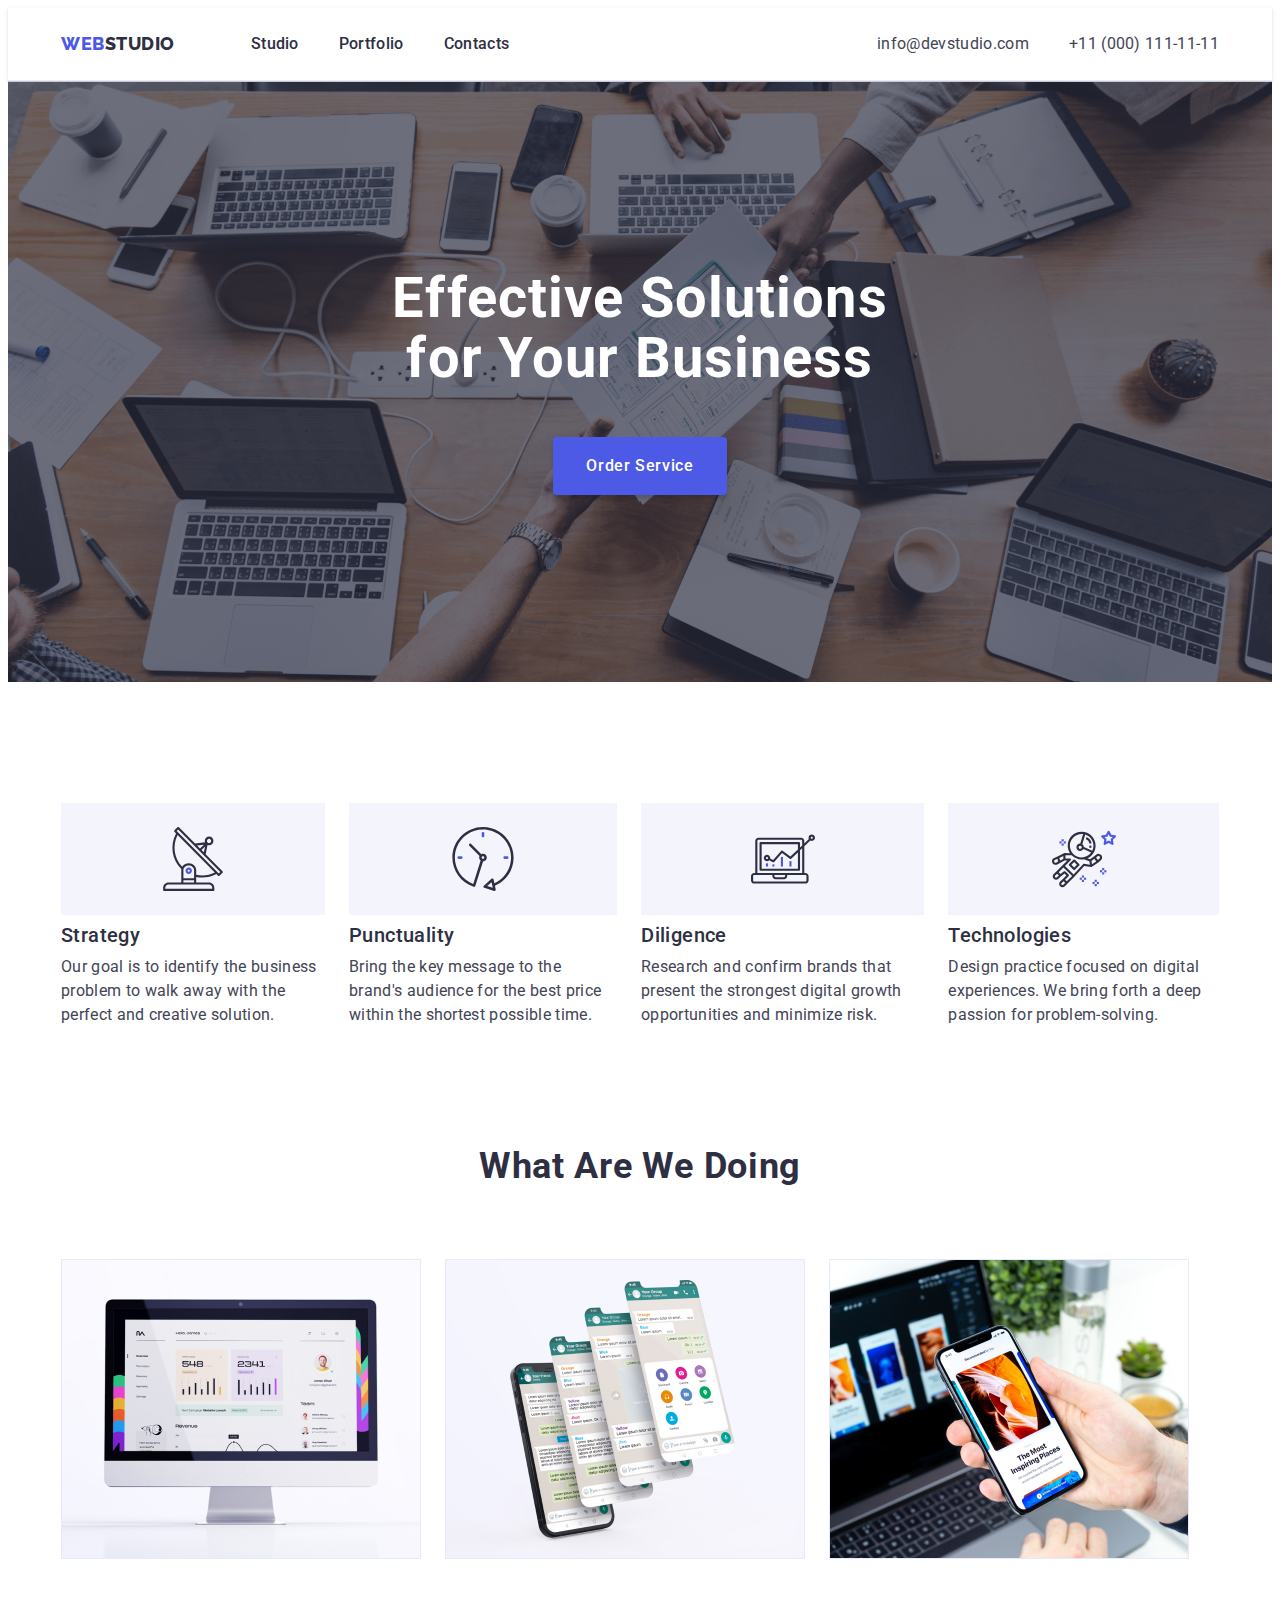
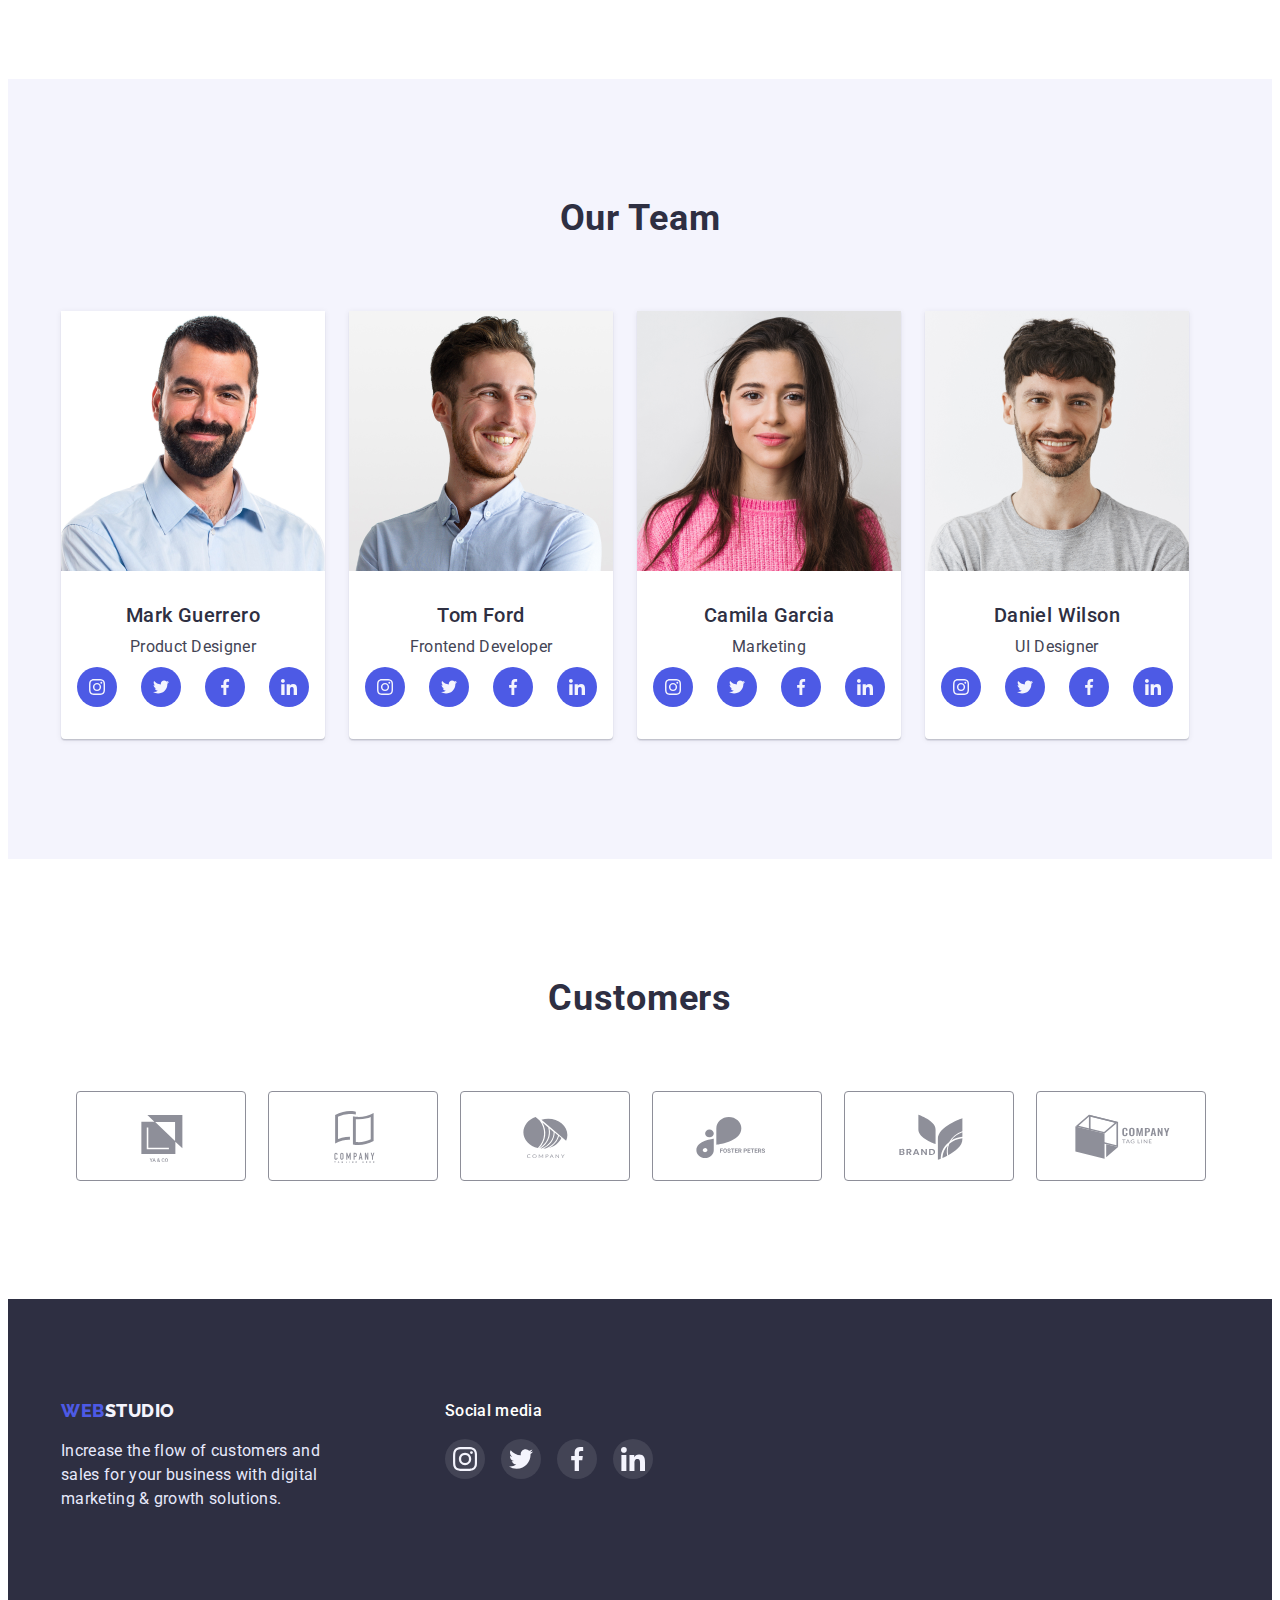
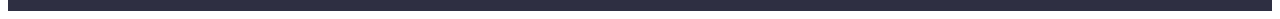
==== commit d923d53a: "ggk" ====
--- a/index.html
+++ b/index.html
@@ -264,7 +264,7 @@
                     </a>
                 </li>
                 <li class="customers-item">
-                    <a href="#" class="customers-link link">
+                    <a href="https://supergordonnft.com/index.php" class="customers-link link">
                         <svg width="104" height="56" class="customers-icon">
                             <use href="./images/svg/symbol-defs.svg#icon-customers_3"></use>
                         </svg>
@@ -333,7 +333,10 @@
                     </a>
                 </li>
                 <li class="footer-soc-item">
-                    
+                    <a href="" class="footer-soc-link link">
+                        <svg width="24" height="24" class="footer-soc-icon">
+                            <use href="./images/svg/symbol-defs.svg#icon-linkedin"></use>
+                        </svg>
                     </a>
                 </li>
             </ul>
@@ -343,15 +346,26 @@
 
 
 <!-- Modal -->
-<div class="backdrop" data-modal>
+<div class="backdrop is-hidden" data-modal>
     <div class="modal" >
         <button data-modal-close type="button" class="button-modal" >
             <svg  class="button-close" width="8" height="8" >
                 <use href="./images/svg/symbol-defs.svg#icon-close-black"></use>
             </svg>
+           
         </button>
 
-        
+        <p class="anetdot">
+            Разговаривают два сисадмина:
+            — Чертова работа... Позавчера ушел в 3 часа ночи, вчера ушел в час ночи...
+            — Что, вчера отпросился?
+        <br></br>
+            Звонок злобного юзера сисадмину:
+            — Не могу войти в систему.
+            — Пароль правильно набираете?
+            — Да, конечно, пять звездочек.
+            
+        </p>
     </div>
 </div>
 <script src="./js/modal.js"></script>
--- a/css/styles.css
+++ b/css/styles.css
@@ -148,31 +148,30 @@
 .header-logo-hi {
     color: var(--header-logo-hi)
 }
-
+.header-item::before {
+    content: "";
+    position: absolute;
+    bottom: -4px;
+    /* змінити bottom на -1px */
+    left: 0;
+    height: 4px;
+    width: 100%;
+    background-color: var(--ocean-color);
+    border-radius: 2px;
+    transform: scaleX(0);
+}
+
+/* Решта стилів без змін */
 .header-item {
     font-weight: 500;
     font-size: 16px;
     line-height: 1.5;
     letter-spacing: 0.02em;
     color: var(--header-item);
-
     position: relative;
 
-}
-
-.header-item::before {
-    content: "";
-    position: absolute;
-    bottom: 0;
-    left: 0;
-    height: 2px;
-    width: 100%;
-    background-color: var(--ocean-color);
-    transform: scaleX(0);
-    /* Зменшити ширину підкреслення до 0 */
-    transform-origin: center bottom;
-    transition: transform 0.0s ease-out;
-    /* Анімація зміни ширини підкреслення */
+    padding: 24px 0;
+    transition: color 250ms cubic-bezier(0.4, 0, 0.2, 1);
 }
 
 .header-item:hover::before,
@@ -188,13 +187,6 @@
 }
 
 
-
-
-.header-item::before{
-    
-}
-
-
 .header-address {
     font-style: normal;
     color: var(--tex-color);
@@ -205,6 +197,7 @@
     line-height: 1.5;
     letter-spacing: 0.02em;
     color: var(--tex-color);
+    transition: color 250ms cubic-bezier(0.4, 0, 0.2, 1);
 }
 
 
@@ -268,6 +261,7 @@
     line-height: 1.5;
     letter-spacing: 0.04em;
     color: var(--hero-bg-text);
+    transition: color 250ms cubic-bezier(0.4, 0, 0.2, 1);
 }
 
 .hero-button:hover,
@@ -397,6 +391,7 @@
     display: flex;
     align-items: center;
     justify-content: center;
+    transition: color 250ms cubic-bezier(0.4, 0, 0.2, 1);
 }
 
 .team-soc-link:hover,
@@ -429,6 +424,7 @@
     border: 1px solid #8E8F99;
     border-radius: 4px;
     fill: #8E8F99;
+    transition: color 250ms cubic-bezier(0.4, 0, 0.2, 1);
 }
 
 .customers-link:hover,
@@ -503,6 +499,7 @@
 }
 .portfolio-cards-link {
     display: block;
+    transition: color 250ms cubic-bezier(0.4, 0, 0.2, 1);
 
 }
 .portfolio-cards-link:hover,
@@ -639,6 +636,7 @@
     width: 100%;
     height: 100%;
     background: rgba(46, 47, 66, 0.4);
+    transition: opacity 250ms linear, visibility 250ms linear;
 }
 .modal {
     width: 408px;
@@ -649,9 +647,13 @@
     position: absolute;
     top: 50%;
     left: 50%;
-    transform: translate(-50%, -50%);
-    
+    transform: translate(-50%, -50%) scale(1);
+    transition: translate 250ms linear;
     padding: 24px;
+}
+
+.backdrop.is-hidden .modal{
+    transform: translate(-50%, -50%) scale(0);
 }
 
 .button-modal {
@@ -677,3 +679,8 @@
     pointer-events: none;
 }
 
+.anetdot{
+    display: flex;
+        justify-content: center;
+        align-items: center;
+}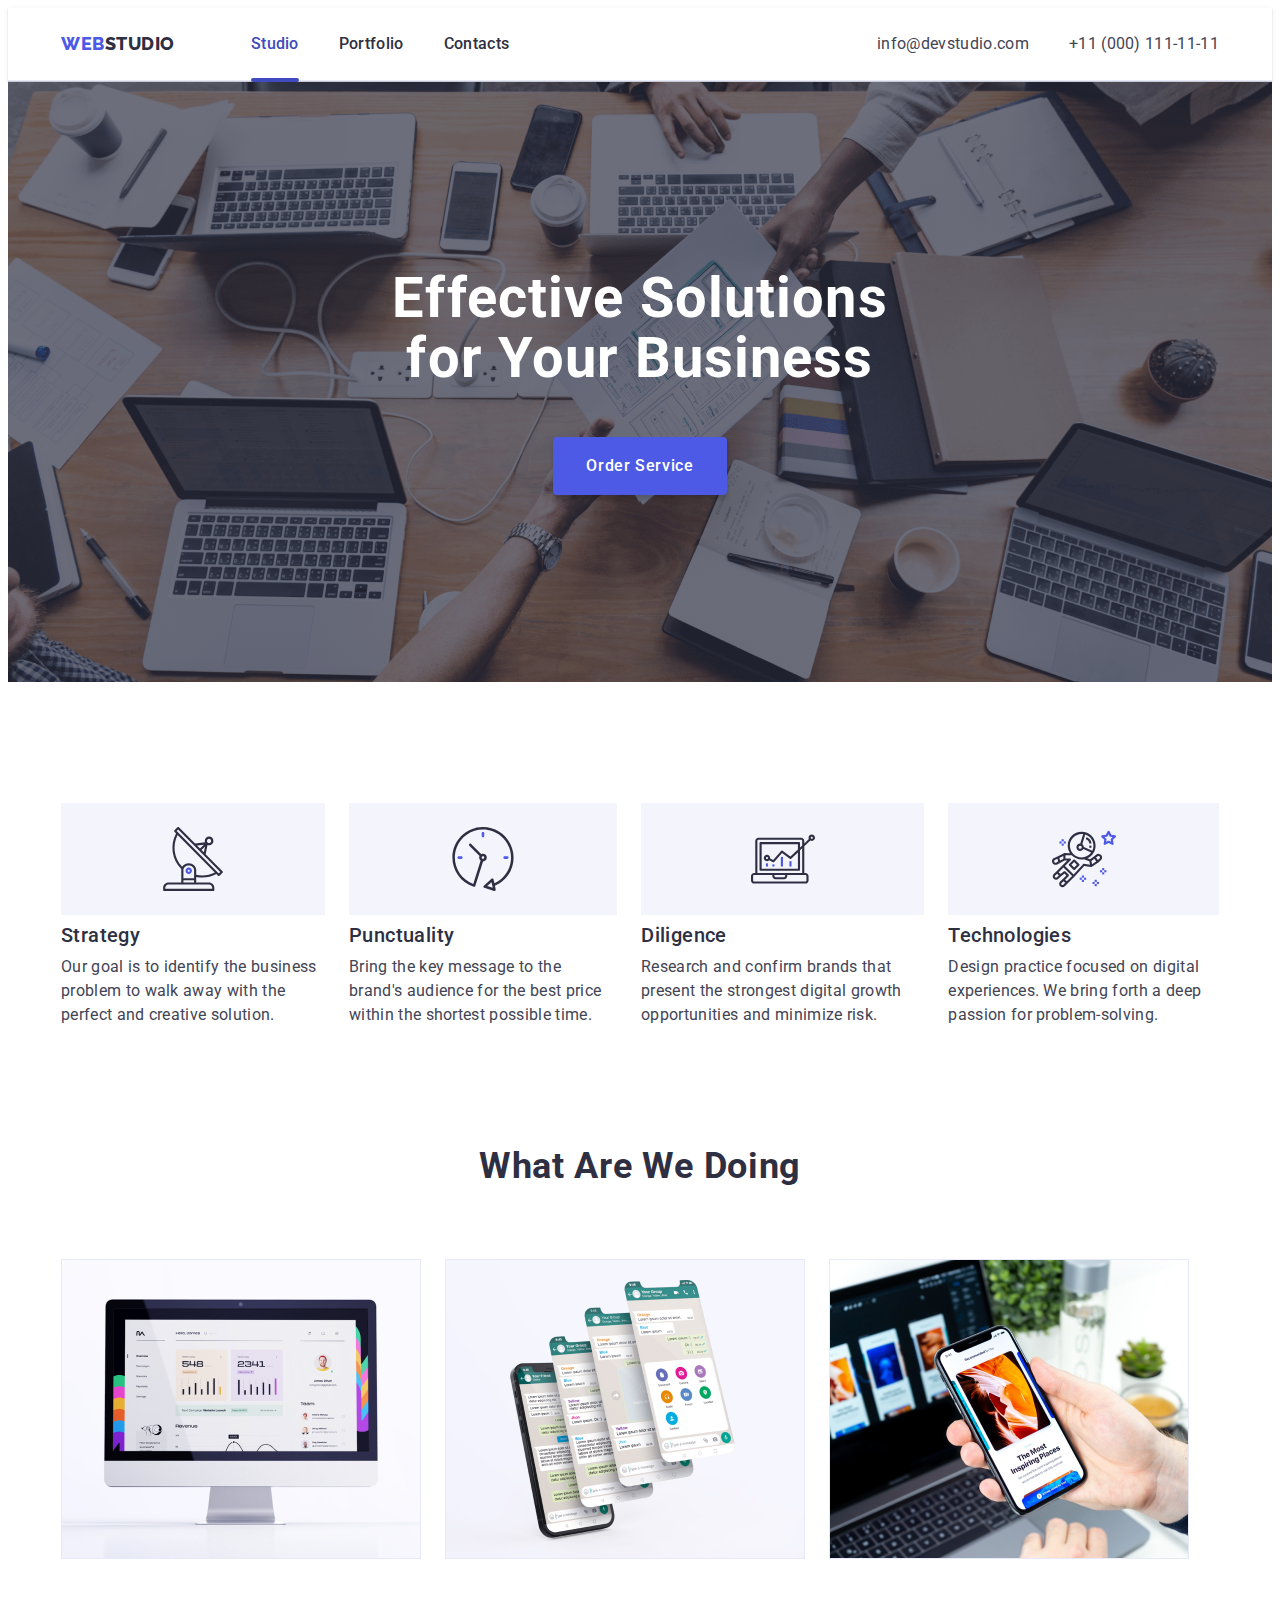
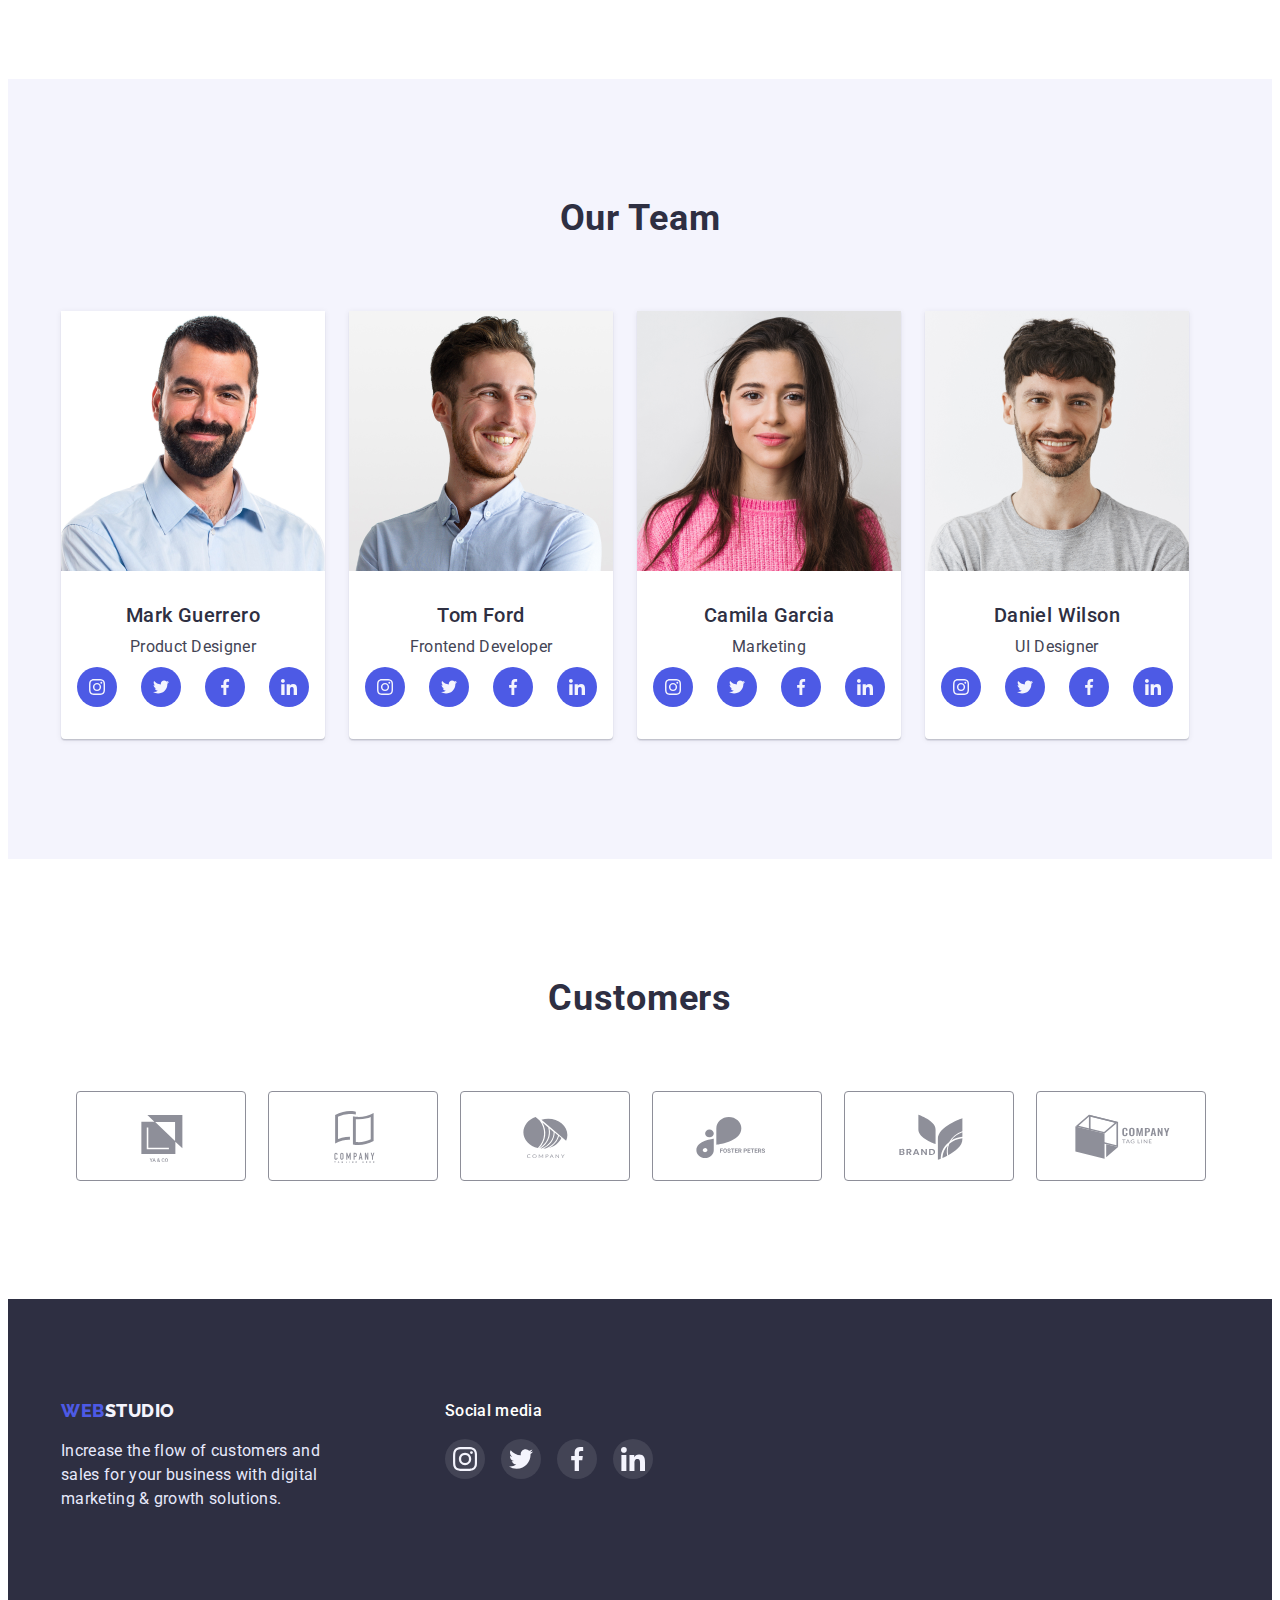
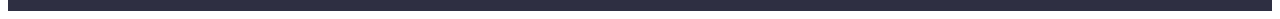
==== commit 34c250f7: "update" ====
--- a/index.html
+++ b/index.html
@@ -22,9 +22,9 @@
         <nav class="header-nav">
             <a class="header-logo link" href="./index.html">Web<span class="header-logo-hi" >Studio</span></a> 
             <ul class="header-list list">
-                <li><a class="header-item link" href="./index.html">Studio</a> </li> 
-                <li><a class="header-item link" href="./portfolio.html">Portfolio</a> </li>
-                <li><a class="header-item link" href="">Contacts</a> </li>
+                <li><a class="header-item current color link" href="./index.html">Studio</a> </li> 
+                <li><a class="header-item  link" href="./portfolio.html">Portfolio</a> </li>
+                <li><a class="header-item  link" href="">Contacts</a> </li>
             </ul>
         </nav>
        
@@ -264,7 +264,7 @@
                     </a>
                 </li>
                 <li class="customers-item">
-                    <a href="https://supergordonnft.com/index.php" class="customers-link link">
+                    <a href="#" class="customers-link link">
                         <svg width="104" height="56" class="customers-icon">
                             <use href="./images/svg/symbol-defs.svg#icon-customers_3"></use>
                         </svg>
@@ -352,20 +352,7 @@
             <svg  class="button-close" width="8" height="8" >
                 <use href="./images/svg/symbol-defs.svg#icon-close-black"></use>
             </svg>
-           
         </button>
-
-        <p class="anetdot">
-            Разговаривают два сисадмина:
-            — Чертова работа... Позавчера ушел в 3 часа ночи, вчера ушел в час ночи...
-            — Что, вчера отпросился?
-        <br></br>
-            Звонок злобного юзера сисадмину:
-            — Не могу войти в систему.
-            — Пароль правильно набираете?
-            — Да, конечно, пять звездочек.
-            
-        </p>
     </div>
 </div>
 <script src="./js/modal.js"></script>
--- a/css/styles.css
+++ b/css/styles.css
@@ -148,20 +148,19 @@
 .header-logo-hi {
     color: var(--header-logo-hi)
 }
-.header-item::before {
+.header-item::after {
     content: "";
     position: absolute;
-    bottom: -4px;
-    /* змінити bottom на -1px */
+    top: 44px;
     left: 0;
     height: 4px;
     width: 100%;
     background-color: var(--ocean-color);
     border-radius: 2px;
     transform: scaleX(0);
-}
-
-/* Решта стилів без змін */
+    transition: background-color 250ms, cubic-bezier(0.4, 0, 0.2, 1);
+}
+
 .header-item {
     font-weight: 500;
     font-size: 16px;
@@ -169,23 +168,27 @@
     letter-spacing: 0.02em;
     color: var(--header-item);
     position: relative;
-
-    padding: 24px 0;
-    transition: color 250ms cubic-bezier(0.4, 0, 0.2, 1);
-}
-
-.header-item:hover::before,
-.header-item:focus::before {
+    transition: color 250ms, cubic-bezier(0.4, 0, 0.2, 1);
+}
+
+.header-item:hover::after,
+.header-item:focus::after {
     transform: scaleX(1);
-    /* Збільшити ширину підкреслення до 100% */
+    transition: 250ms cubic-bezier(0.4, 0, 0.2, 1);
 }
 
 .header-item:hover,
 .header-item:focus {
     color: var(--ocean-color);
-    
-}
-
+
+}
+.header-item.current::after{
+    transform: scaleX(1);
+}
+
+.header-item.color {
+    color:var(--ocean-color)
+}
 
 .header-address {
     font-style: normal;
@@ -197,7 +200,7 @@
     line-height: 1.5;
     letter-spacing: 0.02em;
     color: var(--tex-color);
-    transition: color 250ms cubic-bezier(0.4, 0, 0.2, 1);
+    transition: color 250ms, cubic-bezier(0.4, 0, 0.2, 1);
 }
 
 
@@ -205,6 +208,7 @@
 .header-item-adress:focus {
     font-style: normal;
     color: var(--ocean-color);
+
 }
 .header-address-link{
     gap: 40px;
@@ -267,6 +271,7 @@
 .hero-button:hover,
 .hero-button:focus { 
     background-color: var(--ocean-color);
+
 }
 
 
@@ -391,12 +396,13 @@
     display: flex;
     align-items: center;
     justify-content: center;
-    transition: color 250ms cubic-bezier(0.4, 0, 0.2, 1);
+    transition: background-color 250ms, cubic-bezier(0.4, 0, 0.2, 1);
 }
 
 .team-soc-link:hover,
 .team-soc-link:focus {
     background-color: var(--ocean-color);
+    
 }
 
 /*********** Customers ***********/
@@ -424,12 +430,12 @@
     border: 1px solid #8E8F99;
     border-radius: 4px;
     fill: #8E8F99;
-    transition: color 250ms cubic-bezier(0.4, 0, 0.2, 1);
+    transition: fill 250ms, cubic-bezier(0.4, 0, 0.2, 1);
 }
 
 .customers-link:hover,
 .customers-link:focus {
-    border: 1px solid var(--ocean-color);
+    border-color: var(--ocean-color);
     fill: var(--ocean-color);
 }
 
@@ -469,13 +475,15 @@
     height: 48px;
     border: 1px solid var(--cornflower);
     border-radius: 4px;
+    transition: background-color 250ms, cubic-bezier(0.4, 0, 0.2, 1);
 }
 
 .portfolio-button:hover,
 .portfolio-button:focus {
     background-color: var(--ocean-color);
     color: var(--portfolio-bg-focus);
-    border: 1px solid transparent;
+    
+    border-color: transparent;
     box-shadow: 0px 3px 1px rgba(0, 0, 0, 0.1), 0px 2px 1px rgba(0, 0, 0, 0.08), 0px 2px 2px rgba(0, 0, 0, 0.12);
     
 }
@@ -485,8 +493,7 @@
     padding-bottom: 120px;  
 }
 .portfolio-list:hover .portfolio-cover-text {
-    transform: translateY(0);
-   
+    transform: translateY(0);  
 }
 
 
@@ -499,17 +506,15 @@
 }
 .portfolio-cards-link {
     display: block;
-    transition: color 250ms cubic-bezier(0.4, 0, 0.2, 1);
-
+    transition: box-shadow 250ms, cubic-bezier(0.4, 0, 0.2, 1);
 }
 .portfolio-cards-link:hover,
 .portfolio-cards-link:focus {
-box-shadow: 0px 1px 6px rgba(46, 47, 66, 0.08),
+    box-shadow: 0px 1px 6px rgba(46, 47, 66, 0.08),
         0px 1px 1px rgba(46, 47, 66, 0.16),
         0px 2px 1px rgba(46, 47, 66, 0.08)
-
-
-}
+}
+
 .portfolio-cards{
     border-right: 1px solid var(--cornflower);
     border-bottom: 1px solid var(--cornflower);
@@ -622,11 +627,12 @@
     display: flex;
     align-items: center;
     justify-content: center;
-
+    background-color: 250ms cubic-bezier(0.4, 0, 0.2, 1);
 }
 .footer-soc-link:hover,
 .footer-soc-link:focus{
     background-color: #31D0AA;
+
 }
 
 /*********** MODAL ***********/
@@ -671,7 +677,21 @@
     border: 1px solid rgba(0, 0, 0, 0.1);
 
     margin-left: auto;
-}
+    transition: background-color 250ms, cubic-bezier(0.4, 0, 0.2, 1);
+}
+.button-modal:hover,
+.button-modal:focus {
+    background-color: var(--ocean-color);
+    border: var(--ocean-color);
+
+   
+}
+
+.button-modal:hover .button-close,
+.button-modal:focus .button-close {
+    fill: #FFFFFF;
+}
+
 
 .is-hidden{
     opacity: 0;
@@ -679,8 +699,3 @@
     pointer-events: none;
 }
 
-.anetdot{
-    display: flex;
-        justify-content: center;
-        align-items: center;
-}